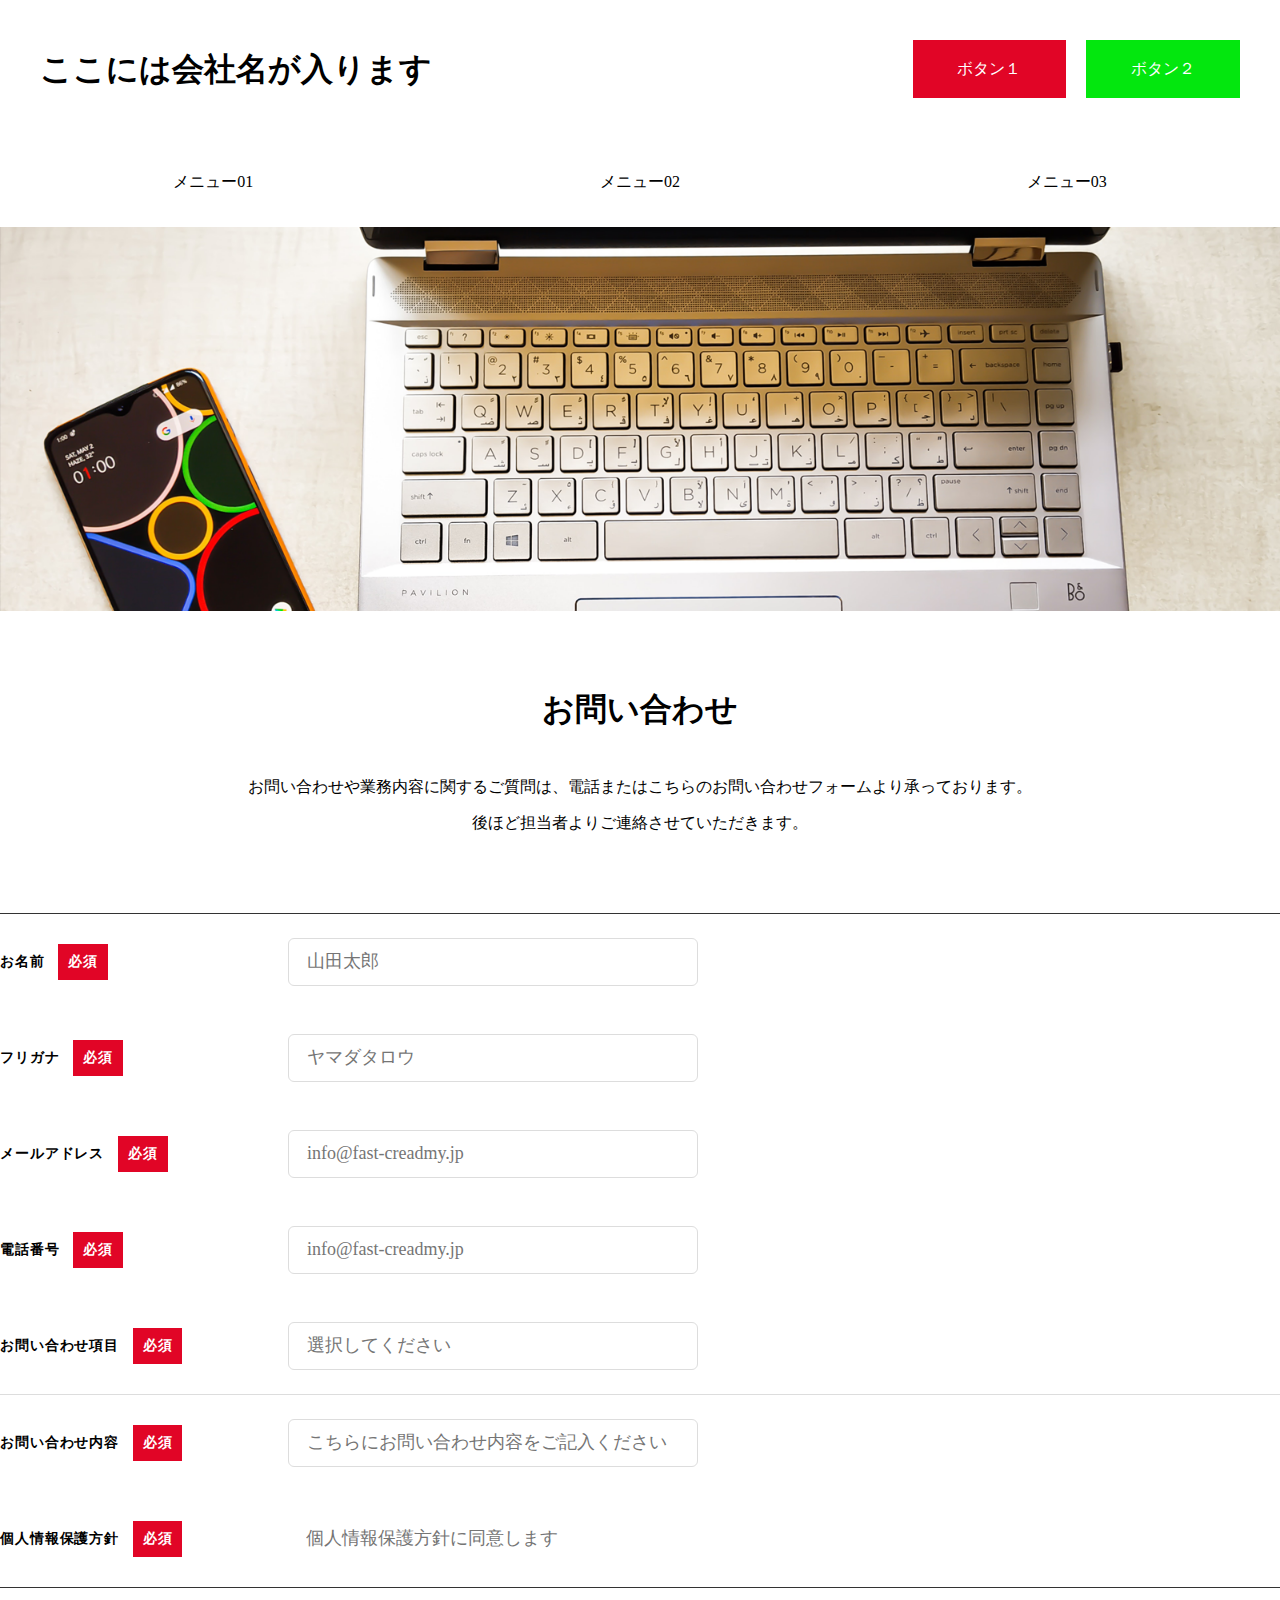
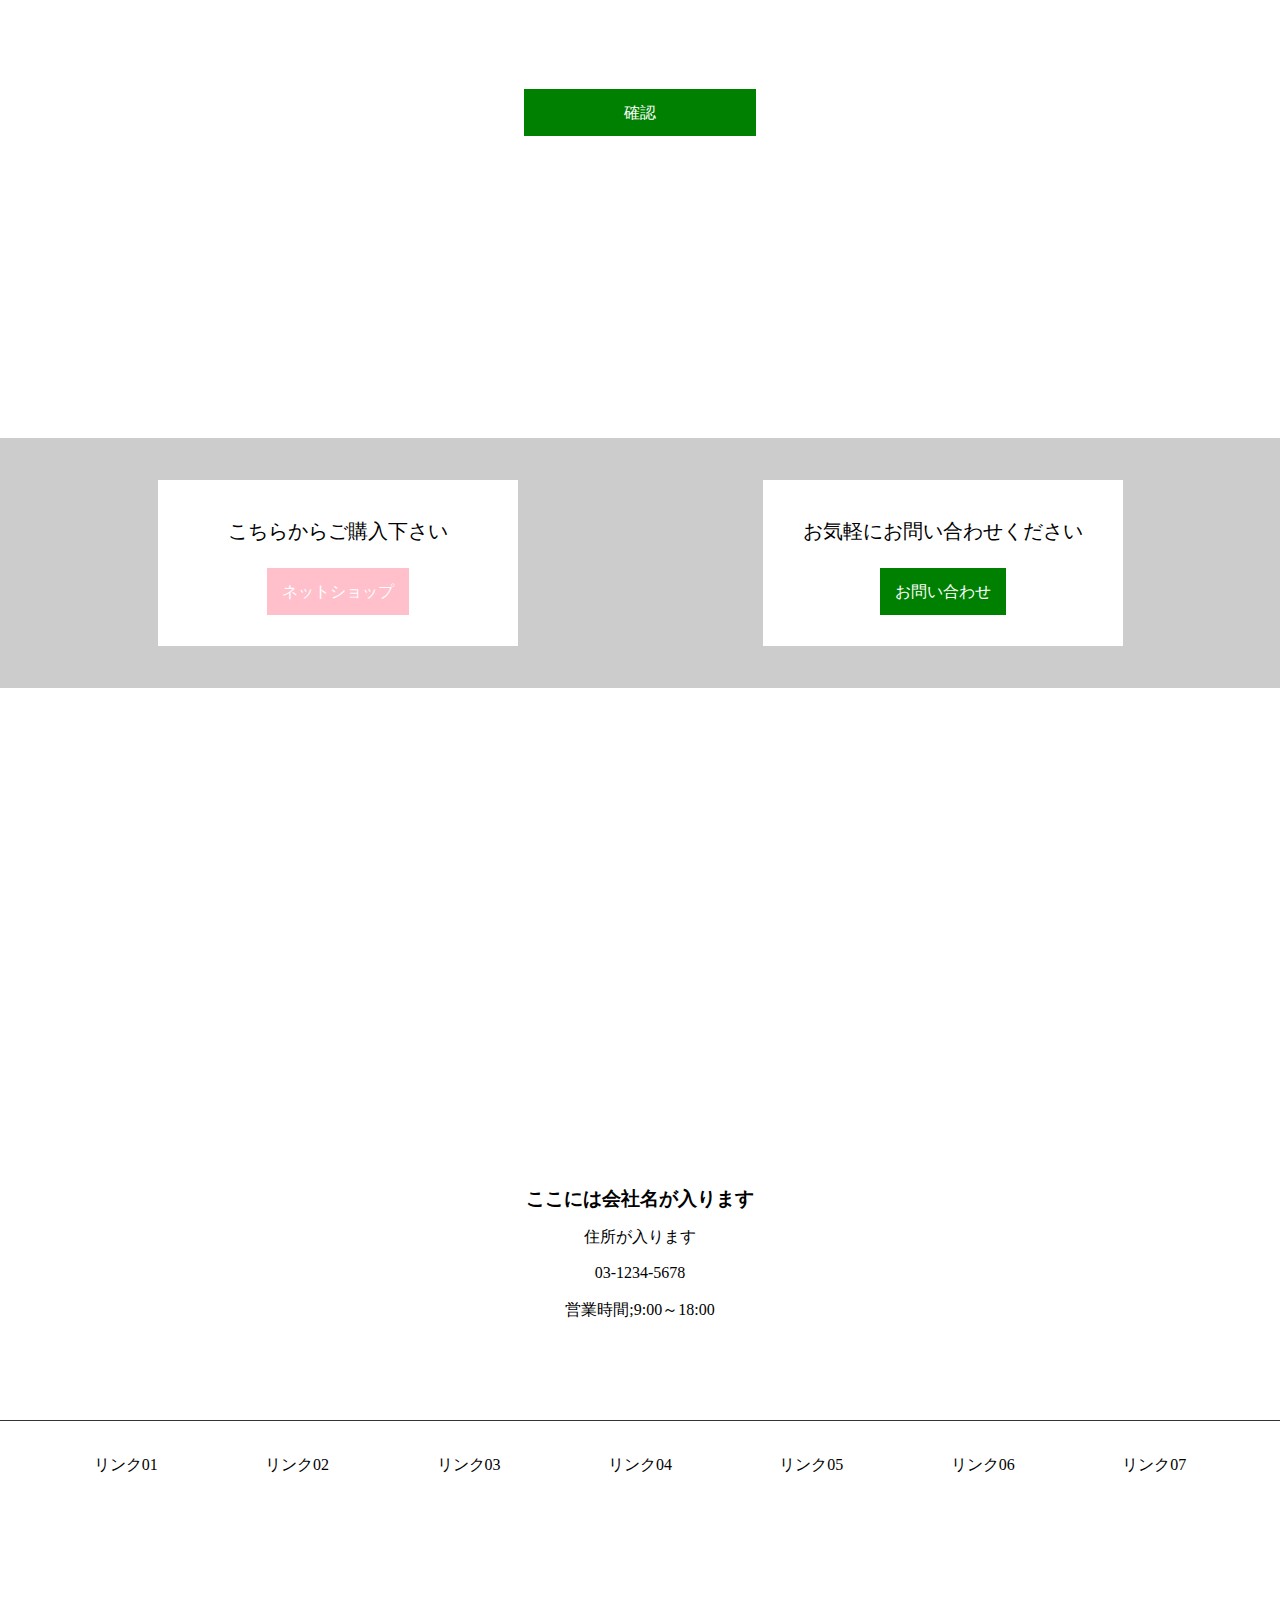
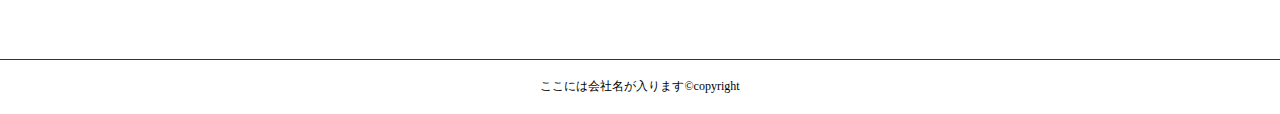
==== contact/index.html @ babc94ce "contact結合" ====
<!DOCTYPE html>
<html lang="jp">
<head>
  <meta charset="UTF-8">
  <meta name="viewport" content="width=device-width, initial-scale=1.0">
  <meta name="discription" content="「問い合わせ」">
  <link rel="stylesheet" type="text/css" href="reset.css">
  <link rel="stylesheet" href="style.css">
  <title>問い合わせページ</title>
</head>
<body>
  <header>
    <div class="header">
      <h1>ここには会社名が入ります</h1>
      <a href="#" class="head_btn">ボタン１</a>
      <a href="#" class="head_btn2">ボタン２</a>
    </div>
      <div class="menu">
        <ul>
          <li>
            <a href>メニュー01</a>
          </li>
          <li>
            <a href>メニュー02</a>
          </li>
          <li>
            <a href>メニュー03</a>
          </li>
        </ul>
      </div>
  </header>
  <div class="mv">
    <h1>
      <img src="mv.png" alt>
    </h1>
  </div>
    <main>
      <section class="sec_01">
        <div class="wrapper">
          <h1>お問い合わせ</h1>
                <p>お問い合わせや業務内容に関するご質問は、電話またはこちらのお問い合わせフォームより承っております。</p>
                <br>後ほど担当者よりご連絡させていただきます。</br>
              </div>
        </section>
        <section class="Form">
          <div class="Form-Item">
           <p class="Form-Item-Label">
            <span class="Form-Item-Label-Required">お名前</span>
            <span class="Form-Item-Label-Required0">必須</span>
           </p>
           <input type="text" class="Form-Item-Input" placeholder="山田太郎">
          </div>
          <div class="Form-Item">
           <p class="Form-Item-Label">
            <span class="Form-Item-Label-Required">フリガナ</span>
            <span class="Form-Item-Label-Required0">必須</span>
           </p>
           <input type="text" class="Form-Item-Input" placeholder="ヤマダタロウ">
          </div>
          <div class="Form-Item">
           <p class="Form-Item-Label">
            <span class="Form-Item-Label-Required">メールアドレス</span>
            <span class="Form-Item-Label-Required0">必須</span>
           </p>
           <input type="text" class="Form-Item-Input" placeholder="info@fast-creadmy.jp">
          </div>
          <div class="Form-Item">
           <p class="Form-Item-Label">
            <span class="Form-Item-Label-Required">電話番号</span>
            <span class="Form-Item-Label-Required0">必須</span>
           </p>
           <input type="text" class="Form-Item-Input" placeholder="info@fast-creadmy.jp">
          </div>
          <div class="Form-Item">
           <p class="Form-Item-Label">
            <span class="Form-Item-Label-Required">お問い合わせ項目</span>
            <span class="Form-Item-Label-Required0">必須</span>
           </p>
           <input type="text" class="Form-Item-Input" placeholder="選択してください">
          </div>
          <div class="Form-Item">
           <p class="Form-Item-Label">
            <span class="Form-Item-Label-Required">お問い合わせ内容</span>
            <span class="Form-Item-Label-Required0">必須</span>
           </p>
           <input type="text" class="Form-Item-Input" placeholder="こちらにお問い合わせ内容をご記入ください">
          </div>
          <div class="Form-Item">
           <p class="Form-Item-Label">
            <span class="Form-Item-Label-Required">個人情報保護方針</span>
            <span class="Form-Item-Label-Required0">必須</span>
           </p>
           <input type="text" class="Form-Item-Input1" placeholder="個人情報保護方針に同意します">
          </div>
        </section>
        <section class="sec_btn">
          <div class="wrapper">
            <a href="#" class="btn0">確認</a>
          </div>
        </section>
        <section class="sec_btn2">
          <div class="wrapper">
            <div class="sec_btn_content">
              <div class="content_btn_left">
                <h2>こちらからご購入下さい</h2>
                <a href="#" class="btn">ネットショップ</a>
              </div>
              <div class="content_btn_right">
                <h2>お気軽にお問い合わせください</h2>
                <a href="#" class="btn2">お問い合わせ</a>
              </div>
            </div>
          </div>
        </section>
        <section class="sec_03">
          <div class="wrapper">
            <h3>ここには会社名が入ります</h3>
                  <br>住所が入ります</br>
                  <br>03-1234-5678</br>
                  <br>営業時間;9:00～18:00</br>
                </div>
          </section>
          <section class="sec_04">
            <div class="wrapper">
              <div class="rink">
                <ul>
                 <li>
                   <a href="#">リンク01</a>
                 </li>
                 <li>
                   <a href="#">リンク02</a>
                 </li>
                 <li>
                   <a href="#">リンク03</a>
                 </li>
                 <li>
                   <a href="#">リンク04</a>
                 </li>
                 <li>
                   <a href="#">リンク05</a>
                 </li>
                 <li>
                   <a href="#">リンク06</a>
                 </li>
                 <li>
                   <a href="#">リンク07</a>
                 </li>
                </ul>
               </div>
                     </div>
               </section>

    </main>
    <footer>
      <p>ここには会社名が入ります©copyright</p>
    </footer>
   </body>
   </html>
---- contact/style.css ----
.header {
  display: flex;
  justify-content: space-between;
  align-items: center;
  padding: 20px 40px;
}
.header h1{
  width: 1200px;
}

.head_btn {
  width: 200px;
  text-align: center;
  background-color: #e10526;
  color: #fff;
  padding: 20px;
  margin: 20px;
}
.head_btn2 {
  width: 200px;
  text-align: center;
  background-color: #03e70e;
  color: #fff;
  padding: 20px;
}

.menu ul{
  display: flex;
}

.menu li{
  margin-right: auto;
  margin-left: auto;
  padding: 35px;
}

.sec_01 {
  margin: 80px 0;
  text-align: center;
}

.wrapper {
  max-width: 1200px;
  width: 100%;
  margin-right: auto;
  margin-left: auto;
}


.sec_01_box{
  display: flex;
  align-items: center;
  justify-content: space-between;
  margin-top: 40px;
  
}
.sec_01 h1 {
 margin: 50px;
}

.sec_01_content .sec_01_left {
  width: 38%;
}


img{
  width: 100%;
}


.sec_03_content {
    display: flex;
    align-items: center;
    justify-content: space-between;
    margin-top: 40px;
    background-color: #cccccc;
}
.content_left {
  width: 80%;
  margin: 30px;
}

.sec_03_h3 {
  font-size: 25px;
}

.sec_03_p {
  margin-top: 10px;
  font-size: 20px;
}

.content_box {
  margin-right: 180px;
}

.sec_04 h1 {
  font-size: 28px;
  margin-bottom: 40px;
  margin-top: 100px;
}

.sec_04_content {
  display: flex;
  justify-content: space-between;
}

.sec_04_box {
  width: 32%;
  display: flex;
  flex-direction: column;
}

.sec_04_box h3 {
  font-size: 20px;
  margin: 20px 0;
}

.sec_btn {
  height: 250px;
  align-content: center;
  text-align: center;
}

.btn0 {
  background-color: green;
    color: white;
    padding: 15px 100px 15px 100px;
}

.sec_btn2 {
  background-color: #cccccc;
  height: 250px;
  align-content: center;
  margin-top: 200px;
}

.content_btn_left {
  background-color: white;
  width: 360px;
  padding-bottom: 45px;
}

.content_btn_right {
  background-color: white;
  width: 360px;
  margin-left: 10px;
}

.sec_btn2 h2 {
  font-weight: normal;
  margin: 40px;
  font-size: 20px;
}

.btn{
  background-color: pink;
  color: white;
  padding: 15px;
}

.btn2{
  background-color: green;
  color: white;
  padding: 15px;
}

.sec_btn_content{
  display: flex;
  justify-content: space-around;
  text-align: center;
}

.sec_03 {
  text-align: center;
  margin-top: 500px;
}

.sec_04 {
  margin-top: 100px;
  border-top: 1px solid #333333;
  border-bottom: 1px solid #333333;
  padding-bottom: 150px;
}

.rink ul {
  display: flex;
}

.rink li {
  margin-right: auto;
  margin-left: auto;
  padding: 35px;
}

footer p {
  text-align: center;
  font-size: 12px;
  padding: 20px 0;
}

/* ここからコピペ */
.Form {
  margin-top: 80px;
  margin-left: auto;
  margin-right: auto;
  /* max-width: 720px; */
  border-top: 1px solid #333333;
  border-bottom: 1px solid #333333;

}
@media screen and (max-width: 480px) {
  .Form {
    margin-top: 40px;
  }
}
.Form-Item {
  /* border-top: 1px solid #ddd; */
  padding-top: 24px;
  padding-bottom: 24px;
  width: 100%;
  display: flex;
  align-items: center;
}
@media screen and (max-width: 480px) {
  .Form-Item {
    padding-left: 14px;
    padding-right: 14px;
    padding-top: 16px;
    padding-bottom: 16px;
    flex-wrap: wrap;
  }
}
.Form-Item:nth-child(5) {
  border-bottom: 1px solid #ddd;
}
.Form-Item-Label {
  width: 100%;
  max-width: 248px;
  letter-spacing: 0.05em;
  font-weight: bold;
  font-size: 18px;
}
@media screen and (max-width: 480px) {
  .Form-Item-Label {
    max-width: inherit;
    display: flex;
    align-items: center;
    font-size: 15px;
  }
}
.Form-Item-Label.isMsg {
  margin-top: 8px;
  margin-bottom: auto;
}
@media screen and (max-width: 480px) {
  .Form-Item-Label.isMsg {
    margin-top: 0;
  }
}
.Form-Item-Label-Required {
  border-radius: 6px;
  margin-right: 8px;
  padding-top: 8px;
  padding-bottom: 8px;
  /* width: 48px; */
  display: inline-block;
  text-align: center;
  /* background: #5bc8ac; */
  /* color: #fff; */
  font-size: 14px;
}
.Form-Item-Label-Required0 {
  background-color: #e10526;
  color: #fff;
  /* border-radius: 6px; */
  margin-right: 8px;
  padding: 10px;
  /* width: 48px; */
  display: inline-block;
  text-align: center;
  /* background: #5bc8ac; */
  /* color: #fff; */
  font-size: 14px;
}
@media screen and (max-width: 480px) {
  .Form-Item-Label-Required {
    border-radius: 4px;
    padding-top: 4px;
    padding-bottom: 4px;
    width: 32px;
    font-size: 10px;
  }
}
.Form-Item-Input {
  border: 1px solid #ddd;
  border-radius: 6px;
  margin-left: 40px;
  padding-left: 1em;
  padding-right: 1em;
  height: 48px;
  flex: 1;
  width: 100%;
  max-width: 410px;
  /* background: #eaedf2; */
  font-size: 18px;
}
.Form-Item-Input1 {
  border-radius: 6px;
  margin-left: 40px;
  padding-left: 1em;
  padding-right: 1em;
  height: 48px;
  flex: 1;
  width: 100%;
  max-width: 410px;
  font-size: 18px;
}
@media screen and (max-width: 480px) {
  .Form-Item-Input {
    margin-left: 0;
    margin-top: 18px;
    height: 40px;
    flex: inherit;
    font-size: 15px;
  }
}
.Form-Item-Textarea {
  border: 1px solid #ddd;
  border-radius: 6px;
  margin-left: 40px;
  padding-left: 1em;
  padding-right: 1em;
  height: 216px;
  flex: 1;
  width: 100%;
  max-width: 410px;
  background: #eaedf2;
  font-size: 18px;
}
@media screen and (max-width: 480px) {
  .Form-Item-Textarea {
    margin-top: 18px;
    margin-left: 0;
    height: 200px;
    flex: inherit;
    font-size: 15px;
  }
}
.Form-Btn {
  border-radius: 6px;
  margin-top: 32px;
  margin-left: auto;
  margin-right: auto;
  padding-top: 20px;
  padding-bottom: 20px;
  width: 280px;
  display: block;
  letter-spacing: 0.05em;
  background: #5bc8ac;
  color: #fff;
  font-weight: bold;
  font-size: 20px;
}
@media screen and (max-width: 480px) {
  .Form-Btn {
    margin-top: 24px;
    padding-top: 8px;
    padding-bottom: 8px;
    width: 160px;
    font-size: 16px;
  }
}
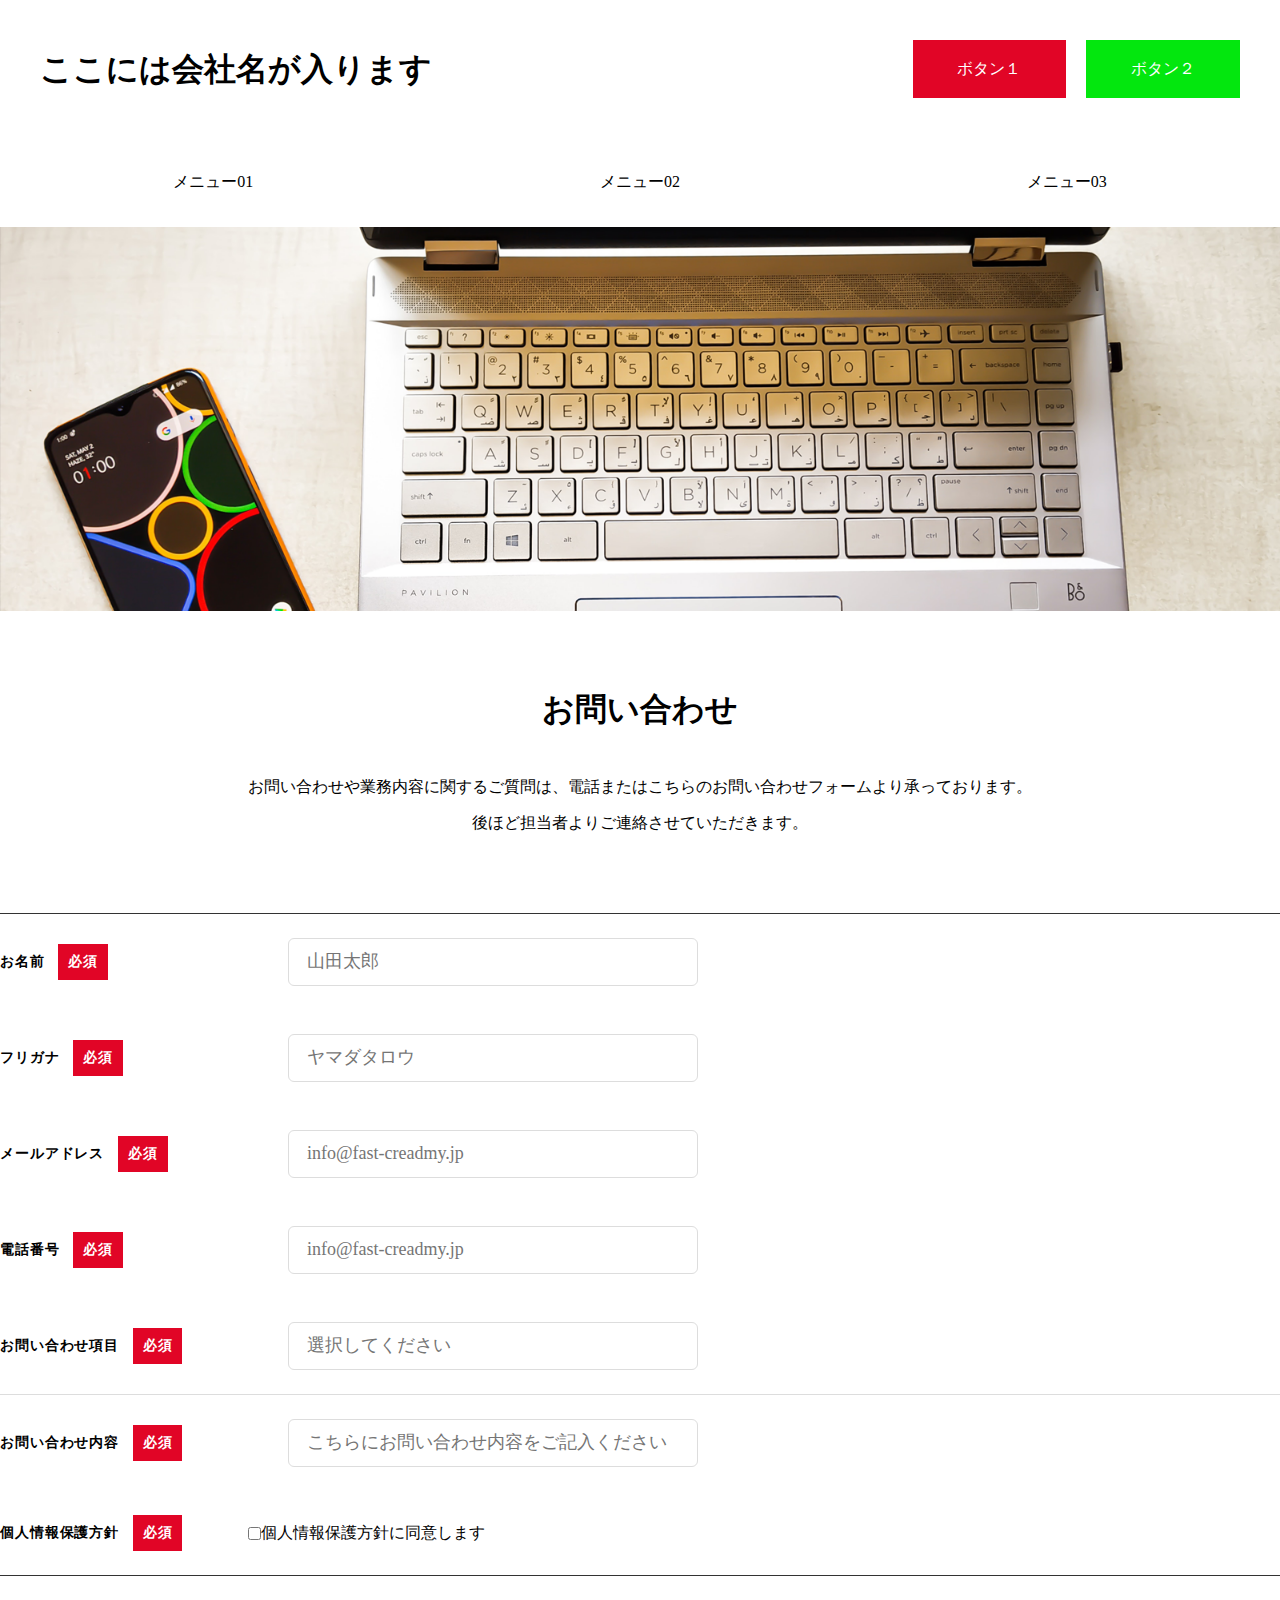
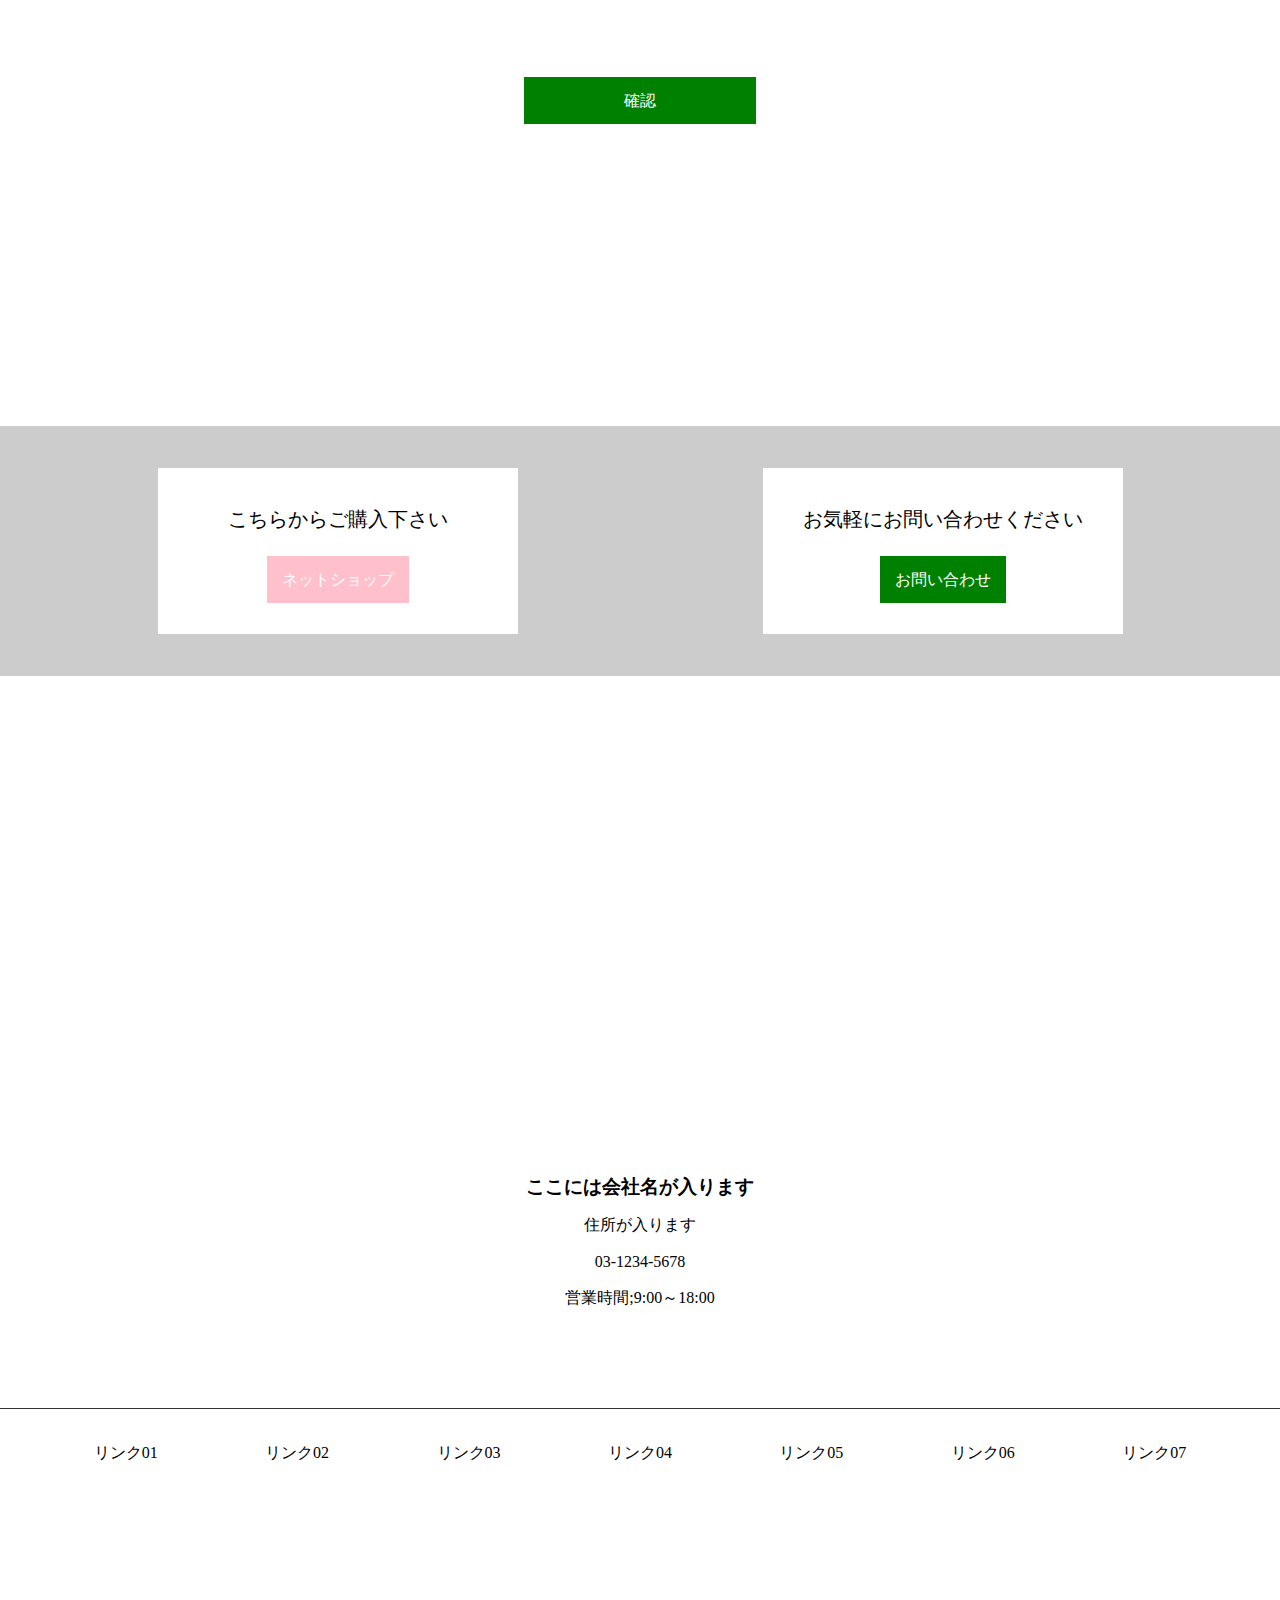
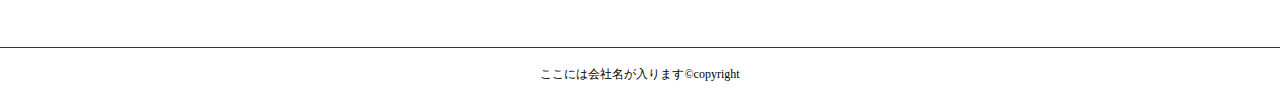
==== commit 5231f060: "4-2-2完成" ====
--- a/contact/index.html
+++ b/contact/index.html
@@ -90,7 +90,7 @@
             <span class="Form-Item-Label-Required">個人情報保護方針</span>
             <span class="Form-Item-Label-Required0">必須</span>
            </p>
-           <input type="text" class="Form-Item-Input1" placeholder="個人情報保護方針に同意します">
+           <label><input type="checkbox" name "" value="">個人情報保護方針に同意します</label>
           </div>
         </section>
         <section class="sec_btn">
